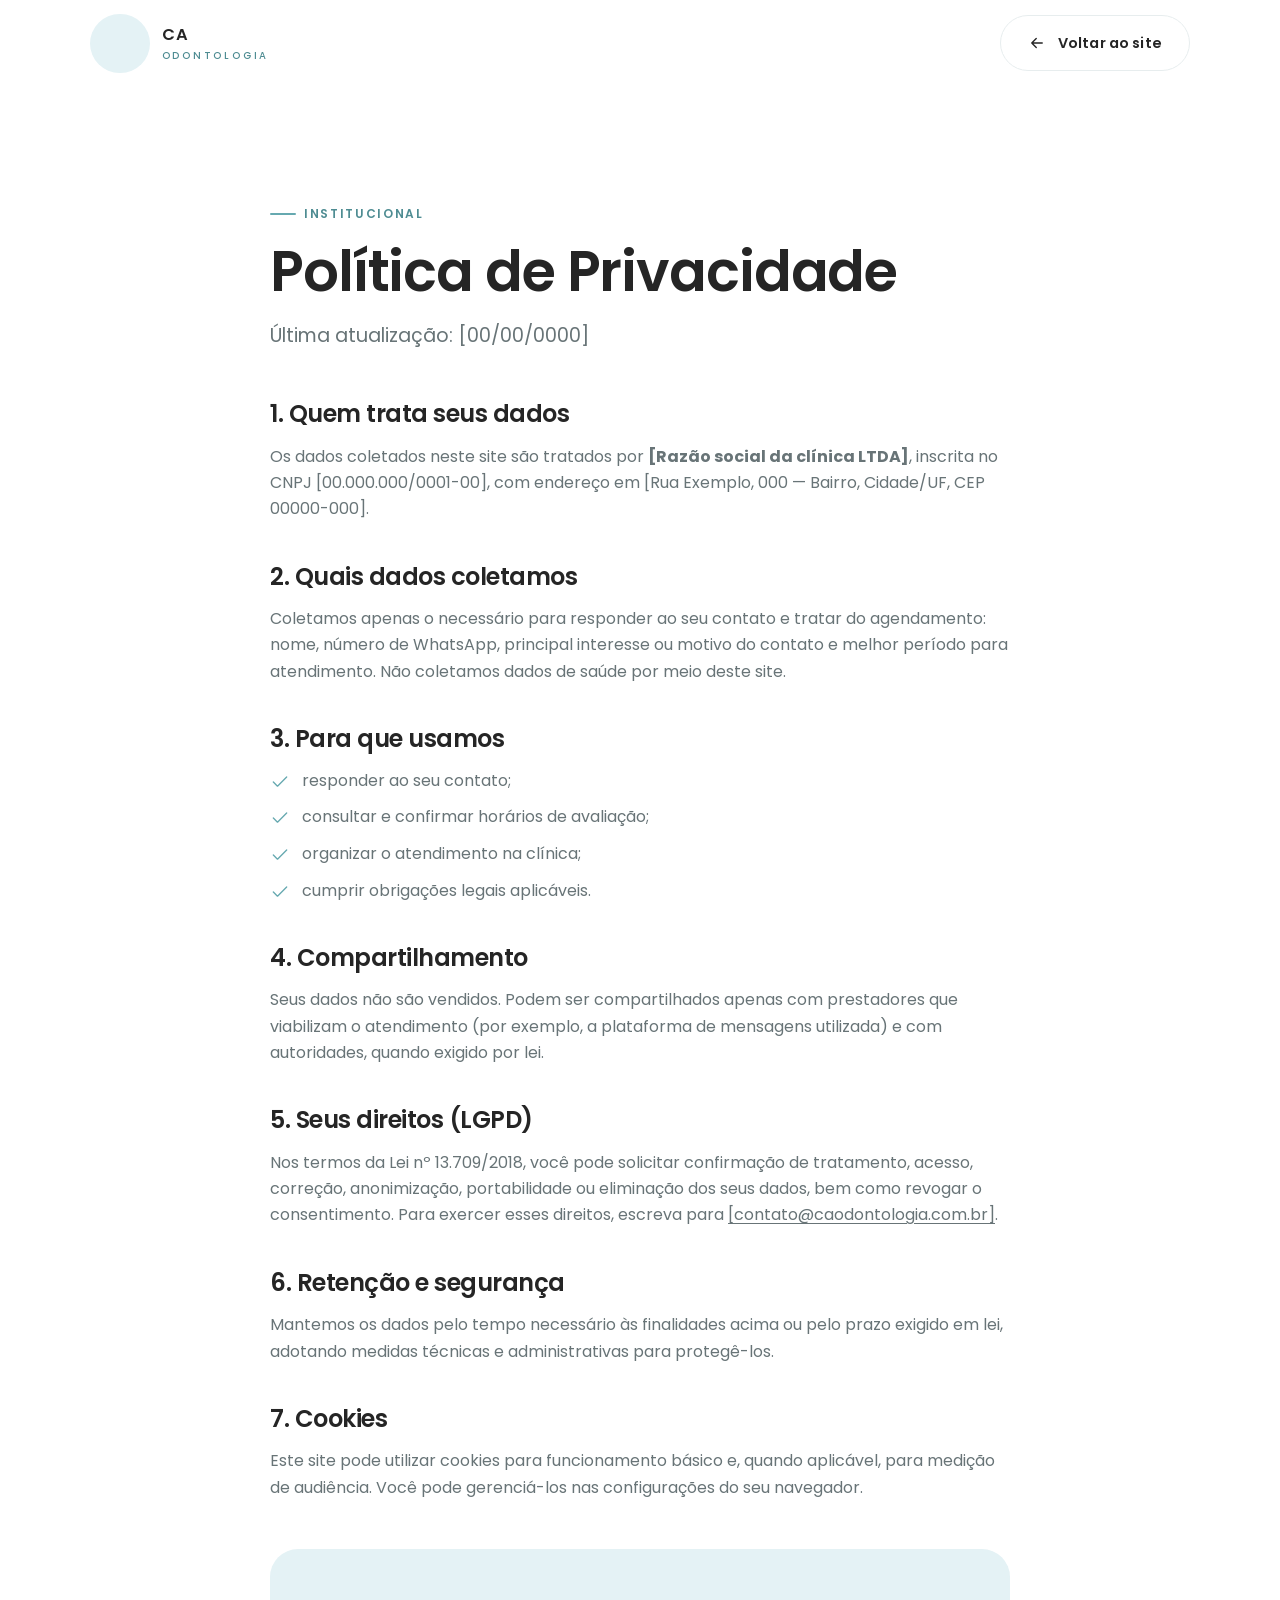
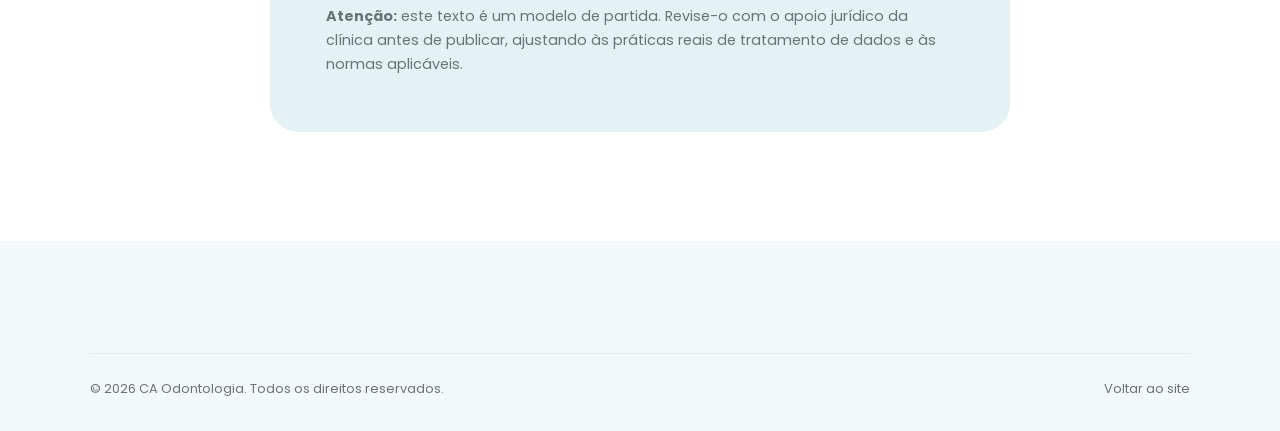
==== politica-de-privacidade.html @ b7106123 "Cria landing page da CA Odontologia com design system turquesa Landing page de conversão em HTML, CS" ====
<!DOCTYPE html>
<html lang="pt-BR">
<head>
<meta charset="UTF-8">
<meta name="viewport" content="width=device-width, initial-scale=1">
<title>Política de Privacidade · CA Odontologia</title>
<meta name="description" content="Como a CA Odontologia trata os dados pessoais coletados no site.">
<meta name="robots" content="noindex">
<meta name="theme-color" content="#66A9B0">
<link rel="icon" href="assets/logo/favicon.svg" type="image/svg+xml">
<link rel="preconnect" href="https://fonts.googleapis.com">
<link rel="preconnect" href="https://fonts.gstatic.com" crossorigin>
<link href="https://fonts.googleapis.com/css2?family=Poppins:wght@300;400;500;600;700&family=Fraunces:ital,opsz,wght@1,9..144,300;1,9..144,400&display=swap" rel="stylesheet">
<link rel="stylesheet" href="css/style.css">
</head>
<body>

<header class="header">
  <div class="container header__inner">
    <a class="brand" href="index.html" aria-label="CA Odontologia — início">
      <img class="brand__mark" src="assets/logo/logo-ca-odontologia.png" alt="" width="46" height="46" data-ph="Logo">
      <span><span class="brand__name">CA</span><span class="brand__tag">Odontologia</span></span>
    </a>
    <a class="btn btn--outline" href="index.html">
      <svg class="icon icon--sm" viewBox="0 0 24 24" aria-hidden="true"><path d="M19 12H5M11 18l-6-6 6-6"/></svg>
      Voltar ao site
    </a>
  </div>
</header>

<main class="section">
  <div class="container container--narrow">
    <span class="eyebrow">Institucional</span>
    <h1>Política de Privacidade</h1>
    <p class="lead" style="margin-top:var(--sp-4)">
      Última atualização: <span data-cfg="dataAtualizacao">[00/00/0000]</span>
    </p>

    <div class="stack" style="margin-top:var(--sp-8)">
      <h2 style="font-size:var(--fs-h3)">1. Quem trata seus dados</h2>
      <p class="muted">
        Os dados coletados neste site são tratados por
        <strong data-cfg="razaoSocial">[Razão social da clínica]</strong>,
        inscrita no CNPJ <span data-cfg="cnpj">[00.000.000/0001-00]</span>, com endereço em
        <span data-cfg="endereco">[endereço completo]</span>.
      </p>

      <h2 style="font-size:var(--fs-h3);margin-top:var(--sp-7)">2. Quais dados coletamos</h2>
      <p class="muted">
        Coletamos apenas o necessário para responder ao seu contato e tratar do agendamento:
        nome, número de WhatsApp, principal interesse ou motivo do contato e melhor período
        para atendimento. Não coletamos dados de saúde por meio deste site.
      </p>

      <h2 style="font-size:var(--fs-h3);margin-top:var(--sp-7)">3. Para que usamos</h2>
      <ul class="checklist" style="margin-top:var(--sp-4)">
        <li><svg class="icon" viewBox="0 0 24 24" aria-hidden="true"><path d="M20 6 9 17l-5-5"/></svg> responder ao seu contato;</li>
        <li><svg class="icon" viewBox="0 0 24 24" aria-hidden="true"><path d="M20 6 9 17l-5-5"/></svg> consultar e confirmar horários de avaliação;</li>
        <li><svg class="icon" viewBox="0 0 24 24" aria-hidden="true"><path d="M20 6 9 17l-5-5"/></svg> organizar o atendimento na clínica;</li>
        <li><svg class="icon" viewBox="0 0 24 24" aria-hidden="true"><path d="M20 6 9 17l-5-5"/></svg> cumprir obrigações legais aplicáveis.</li>
      </ul>

      <h2 style="font-size:var(--fs-h3);margin-top:var(--sp-7)">4. Compartilhamento</h2>
      <p class="muted">
        Seus dados não são vendidos. Podem ser compartilhados apenas com prestadores que
        viabilizam o atendimento (por exemplo, a plataforma de mensagens utilizada) e com
        autoridades, quando exigido por lei.
      </p>

      <h2 style="font-size:var(--fs-h3);margin-top:var(--sp-7)">5. Seus direitos (LGPD)</h2>
      <p class="muted">
        Nos termos da Lei nº 13.709/2018, você pode solicitar confirmação de tratamento,
        acesso, correção, anonimização, portabilidade ou eliminação dos seus dados, bem como
        revogar o consentimento. Para exercer esses direitos, escreva para
        <a data-cfg-href="email" data-cfg="email" href="#" style="text-decoration:underline;text-underline-offset:3px">[e-mail da clínica]</a>.
      </p>

      <h2 style="font-size:var(--fs-h3);margin-top:var(--sp-7)">6. Retenção e segurança</h2>
      <p class="muted">
        Mantemos os dados pelo tempo necessário às finalidades acima ou pelo prazo exigido em
        lei, adotando medidas técnicas e administrativas para protegê-los.
      </p>

      <h2 style="font-size:var(--fs-h3);margin-top:var(--sp-7)">7. Cookies</h2>
      <p class="muted">
        Este site pode utilizar cookies para funcionamento básico e, quando aplicável, para
        medição de audiência. Você pode gerenciá-los nas configurações do seu navegador.
      </p>

      <div class="block-secondary" style="margin-top:var(--sp-8)">
        <p class="small muted" style="margin:0">
          <strong>Atenção:</strong> este texto é um modelo de partida. Revise-o com o apoio
          jurídico da clínica antes de publicar, ajustando às práticas reais de tratamento de
          dados e às normas aplicáveis.
        </p>
      </div>
    </div>
  </div>
</main>

<footer class="footer">
  <div class="container">
    <div class="footer__legal">
      <span>© <span id="anoAtual">2026</span> CA Odontologia. Todos os direitos reservados.</span>
      <a href="index.html">Voltar ao site</a>
    </div>
  </div>
</footer>

<script src="js/config.js"></script>
<script src="js/main.js"></script>
</body>
</html>
---- css/style.css ----
/* ==========================================================================
   CA ODONTOLOGIA — Design System
   Branco + turquesa + tipografia limpa + fotografia clínica + formas orgânicas
   ========================================================================== */

/* --------------------------------------------------------------------------
   1. TOKENS
   -------------------------------------------------------------------------- */
:root {
  /* Cor */
  --c-primary:        #66A9B0;
  --c-primary-dark:   #4E8C92;
  --c-primary-deep:   #2F5F65;
  --c-secondary:      #AEDAE2;
  --c-secondary-soft: #E4F2F5;
  --c-secondary-mist: #F3F9FA;
  --c-bg:             #FFFFFF;
  --c-text:           #252525;
  --c-gray:           #687477;
  --c-gray-light:     #9AA5A7;
  --c-line:           #E7EDEE;
  --c-cream:          #F7F5F0;

  /* Tipografia */
  --font-sans: 'Poppins', 'Montserrat', -apple-system, BlinkMacSystemFont, 'Segoe UI', Roboto, sans-serif;
  --font-serif: 'Fraunces', 'Playfair Display', Georgia, 'Times New Roman', serif;

  --fs-display: clamp(2.4rem, 1.35rem + 4.4vw, 4.4rem);
  --fs-h1:      clamp(2.1rem, 1.3rem + 3.4vw, 3.5rem);
  --fs-h2:      clamp(1.8rem, 1.25rem + 2.4vw, 2.85rem);
  --fs-h3:      clamp(1.2rem, 1.05rem + 0.7vw, 1.5rem);
  --fs-lead:    clamp(1.02rem, 0.96rem + 0.35vw, 1.2rem);
  --fs-body:    1rem;
  --fs-sm:      0.9rem;
  --fs-xs:      0.8rem;
  --fs-label:   0.75rem;

  /* Espaço */
  --sp-1: 0.25rem;  --sp-2: 0.5rem;   --sp-3: 0.75rem;  --sp-4: 1rem;
  --sp-5: 1.5rem;   --sp-6: 2rem;     --sp-7: 2.5rem;   --sp-8: 3rem;
  --sp-9: 4rem;     --sp-10: 5rem;    --sp-11: 6.5rem;  --sp-12: 8rem;

  --section-y: clamp(3.5rem, 2rem + 6vw, 7.5rem);
  --container: 1180px;
  --container-narrow: 820px;
  --gutter: clamp(1.25rem, 0.7rem + 2.4vw, 2.5rem);

  /* Forma */
  --r-sm:   8px;
  --r-md:   12px;
  --r-lg:   20px;
  --r-xl:   28px;
  --r-pill: 999px;
  --r-photo: 24px;

  /* Elevação — sempre suave, nunca pesada */
  --sh-sm: 0 2px 8px rgba(37, 37, 37, 0.04);
  --sh-md: 0 8px 28px rgba(37, 37, 37, 0.07);
  --sh-lg: 0 20px 55px rgba(47, 95, 101, 0.12);
  --sh-primary: 0 10px 26px rgba(102, 169, 176, 0.28);

  /* Movimento */
  --ease: cubic-bezier(0.22, 0.61, 0.36, 1);
  --t-fast: 0.18s var(--ease);
  --t: 0.32s var(--ease);
}

/* --------------------------------------------------------------------------
   2. RESET / BASE
   -------------------------------------------------------------------------- */
*, *::before, *::after { box-sizing: border-box; }

html {
  -webkit-text-size-adjust: 100%;
  scroll-behavior: smooth;
  scroll-padding-top: 92px;
}

body {
  margin: 0;
  background: var(--c-bg);
  color: var(--c-text);
  font-family: var(--font-sans);
  font-size: var(--fs-body);
  font-weight: 400;
  line-height: 1.65;
  -webkit-font-smoothing: antialiased;
  -moz-osx-font-smoothing: grayscale;
  overflow-x: hidden;
}

h1, h2, h3, h4 {
  margin: 0;
  font-weight: 600;
  line-height: 1.14;
  letter-spacing: -0.02em;
  color: var(--c-text);
  text-wrap: balance;
}

h1 { font-size: var(--fs-h1); font-weight: 600; }
h2 { font-size: var(--fs-h2); }
h3 { font-size: var(--fs-h3); line-height: 1.25; }

p { margin: 0 0 var(--sp-4); }
p:last-child { margin-bottom: 0; }

a { color: inherit; text-decoration: none; }

img, svg, video { max-width: 100%; display: block; }
img { height: auto; }

ul, ol { margin: 0; padding: 0; list-style: none; }

button, input, select, textarea { font: inherit; color: inherit; }

:focus-visible {
  outline: 2.5px solid var(--c-primary);
  outline-offset: 3px;
  border-radius: 4px;
}

::selection { background: var(--c-secondary); color: var(--c-text); }

/* --------------------------------------------------------------------------
   3. LAYOUT
   -------------------------------------------------------------------------- */
.container {
  width: 100%;
  max-width: var(--container);
  margin-inline: auto;
  padding-inline: var(--gutter);
}
.container--narrow { max-width: var(--container-narrow); }

.section { padding-block: var(--section-y); position: relative; overflow-x: clip; }
.section--tint  { background: var(--c-secondary-mist); }
.section--cream { background: var(--c-cream); }
.section--tight { padding-block: clamp(2.5rem, 1.5rem + 4vw, 4.5rem); }

.grid { display: grid; gap: var(--sp-5); }

.split {
  display: grid;
  gap: clamp(2rem, 1rem + 5vw, 5rem);
  align-items: center;
}
@media (min-width: 900px) {
  .split { grid-template-columns: 1fr 1fr; }
  .split--text-wide { grid-template-columns: 1.08fr 0.92fr; }
  .split--media-first > .split__media { order: -1; }
}

.stack > * + * { margin-top: var(--sp-4); }

.sr-only {
  position: absolute; width: 1px; height: 1px;
  padding: 0; margin: -1px; overflow: hidden;
  clip: rect(0 0 0 0); white-space: nowrap; border: 0;
}

/* --------------------------------------------------------------------------
   4. TIPOGRAFIA UTILITÁRIA
   -------------------------------------------------------------------------- */
.eyebrow {
  display: inline-flex;
  align-items: center;
  gap: var(--sp-2);
  font-size: var(--fs-label);
  font-weight: 600;
  letter-spacing: 0.14em;
  text-transform: uppercase;
  color: var(--c-primary-dark);
  margin-bottom: var(--sp-4);
}
.eyebrow::before {
  content: "";
  width: 26px; height: 1.5px;
  background: var(--c-primary);
  border-radius: 2px;
  flex: none;
}
.eyebrow--plain::before { display: none; }
.eyebrow--light { color: var(--c-secondary); }
.eyebrow--light::before { background: var(--c-secondary); }

.lead {
  font-size: var(--fs-lead);
  color: var(--c-gray);
  line-height: 1.7;
  max-width: 62ch;
}

.muted { color: var(--c-gray); }
.small { font-size: var(--fs-sm); }
.xs    { font-size: var(--fs-xs); }

.accent { color: var(--c-primary-dark); }

/* Destaque editorial serifado — usado com muita parcimônia */
.editorial {
  font-family: var(--font-serif);
  font-weight: 400;
  font-style: italic;
  letter-spacing: -0.01em;
}

.section-head { max-width: 720px; margin-bottom: var(--sp-8); }
.section-head--center { margin-inline: auto; text-align: center; }
.section-head--center .eyebrow { justify-content: center; }
.section-head--center .lead { margin-inline: auto; }
.section-head .lead { margin-top: var(--sp-4); }

.section-head--split {
  display: grid;
  gap: var(--sp-5);
  max-width: none;
  align-items: end;
}
@media (min-width: 900px) {
  .section-head--split { grid-template-columns: 1.15fr 0.85fr; gap: var(--sp-8); }
}

/* --------------------------------------------------------------------------
   5. BOTÕES E PILLS
   -------------------------------------------------------------------------- */
.btn {
  display: inline-flex;
  align-items: center;
  justify-content: center;
  gap: var(--sp-3);
  padding: 0.95rem 1.7rem;
  border: 1.5px solid transparent;
  border-radius: var(--r-pill);
  font-size: var(--fs-sm);
  font-weight: 600;
  letter-spacing: 0.01em;
  cursor: pointer;
  text-align: center;
  transition: background var(--t-fast), color var(--t-fast),
              border-color var(--t-fast), transform var(--t-fast),
              box-shadow var(--t-fast);
}
.btn svg { flex: none; }

.btn--primary {
  background: var(--c-primary);
  color: #fff;
  box-shadow: var(--sh-primary);
}
.btn--primary:hover {
  background: var(--c-primary-dark);
  transform: translateY(-2px);
  box-shadow: 0 14px 32px rgba(102, 169, 176, 0.36);
}

.btn--outline {
  background: transparent;
  color: var(--c-text);
  border-color: var(--c-line);
}
.btn--outline:hover {
  border-color: var(--c-primary);
  color: var(--c-primary-dark);
  background: var(--c-secondary-mist);
}

.btn--ghost { background: transparent; color: var(--c-primary-dark); padding-inline: 0.35rem; }
.btn--ghost:hover { color: var(--c-text); gap: var(--sp-4); }

.btn--light {
  background: #fff;
  color: var(--c-primary-deep);
}
.btn--light:hover { transform: translateY(-2px); box-shadow: var(--sh-md); }

.btn--on-dark-outline {
  background: transparent;
  color: #fff;
  border-color: rgba(255, 255, 255, 0.5);
}
.btn--on-dark-outline:hover { background: rgba(255, 255, 255, 0.14); border-color: #fff; }

.btn--wa { background: #25D366; color: #fff; box-shadow: 0 10px 26px rgba(37, 211, 102, 0.26); }
.btn--wa:hover { background: #1EB855; transform: translateY(-2px); }

.btn--block { width: 100%; }
.btn--lg { padding: 1.1rem 2.1rem; font-size: 1rem; }

.btn-row {
  display: flex;
  flex-wrap: wrap;
  gap: var(--sp-4);
  align-items: center;
}

/* Pill — label/tag */
.pill {
  display: inline-flex;
  align-items: center;
  gap: var(--sp-2);
  padding: 0.42rem 0.95rem;
  border-radius: var(--r-pill);
  background: var(--c-secondary-soft);
  color: var(--c-primary-deep);
  font-size: var(--fs-xs);
  font-weight: 600;
  letter-spacing: 0.02em;
}
.pill--outline { background: transparent; border: 1.5px solid var(--c-line); color: var(--c-gray); }
.pill--solid { background: var(--c-primary); color: #fff; }
.pill--glass {
  background: rgba(255, 255, 255, 0.16);
  color: #fff;
  border: 1px solid rgba(255, 255, 255, 0.28);
  backdrop-filter: blur(8px);
}
.pill__dot { width: 7px; height: 7px; border-radius: 50%; background: currentColor; flex: none; }

/* --------------------------------------------------------------------------
   6. ÍCONES — lineares, 1.5–2px
   -------------------------------------------------------------------------- */
.icon {
  width: 22px; height: 22px;
  fill: none;
  stroke: currentColor;
  stroke-width: 1.6;
  stroke-linecap: round;
  stroke-linejoin: round;
  flex: none;
}
.icon--sm { width: 18px; height: 18px; stroke-width: 1.8; }
.icon--lg { width: 28px; height: 28px; stroke-width: 1.5; }

.icon-badge {
  width: 52px; height: 52px;
  display: grid;
  place-items: center;
  border-radius: var(--r-md);
  background: var(--c-secondary-soft);
  color: var(--c-primary-dark);
  flex: none;
}
.icon-badge--round { border-radius: 50%; }
.icon-badge--solid { background: var(--c-primary); color: #fff; }

/* --------------------------------------------------------------------------
   7. FORMAS ORGÂNICAS / DECORAÇÃO
   -------------------------------------------------------------------------- */
.wave {
  display: block;
  width: 100%;
  height: clamp(38px, 5vw, 76px);
  color: var(--c-bg);
}
.wave svg { width: 100%; height: 100%; display: block; }
.wave--tint { color: var(--c-secondary-mist); }
.wave--flip { transform: rotate(180deg); }

.blob {
  position: absolute;
  border-radius: 62% 38% 45% 55% / 55% 48% 52% 45%;
  background: var(--c-secondary-soft);
  filter: blur(0.5px);
  z-index: 0;
  pointer-events: none;
}
.blob--a { width: 320px; height: 300px; top: -90px; right: -110px; opacity: 0.55; }
.blob--b { width: 240px; height: 230px; bottom: -80px; left: -90px; opacity: 0.4;
           border-radius: 45% 55% 60% 40% / 48% 55% 45% 52%; }

.section > .container { position: relative; z-index: 1; }

/* --------------------------------------------------------------------------
   8. CARDS
   -------------------------------------------------------------------------- */
.card {
  background: #fff;
  border: 1px solid var(--c-line);
  border-radius: var(--r-md);
  padding: var(--sp-6);
  transition: border-color var(--t), transform var(--t), box-shadow var(--t);
}
.card:hover { border-color: rgba(102, 169, 176, 0.5); transform: translateY(-3px); box-shadow: var(--sh-md); }
.card--flat:hover { transform: none; box-shadow: none; }
.card--soft { background: var(--c-secondary-mist); border-color: transparent; }
.card__title { margin-bottom: var(--sp-3); }
.card__text { color: var(--c-gray); font-size: var(--fs-sm); margin: 0; }

.cards {
  display: grid;
  gap: var(--sp-5);
  grid-template-columns: repeat(auto-fit, minmax(min(100%, 260px), 1fr));
}
.cards--2 { grid-template-columns: repeat(auto-fit, minmax(min(100%, 340px), 1fr)); }
.cards--3 { grid-template-columns: repeat(auto-fit, minmax(min(100%, 290px), 1fr)); }

/* Photo card — foto clínica com forma orgânica */
.photo-card {
  position: relative;
  border-radius: var(--r-photo);
  overflow: hidden;
  background: var(--c-secondary-mist);
  box-shadow: var(--sh-lg);
}
.photo-card img {
  width: 100%; height: 100%;
  object-fit: cover;
  display: block;
}
.photo-card--organic { border-radius: 140px 24px 140px 24px; }
.photo-card--soft    { border-radius: 24px 140px 24px 140px; }
.photo-card--tall    { aspect-ratio: 4 / 5; }
.photo-card--wide    { aspect-ratio: 16 / 11; }
.photo-card--square  { aspect-ratio: 1; }

/* Info card flutuante sobre a foto */
.float-card {
  position: absolute;
  background: rgba(255, 255, 255, 0.94);
  backdrop-filter: blur(12px);
  border-radius: var(--r-md);
  padding: var(--sp-4) var(--sp-5);
  box-shadow: var(--sh-md);
  display: flex;
  align-items: center;
  gap: var(--sp-3);
  max-width: 265px;
  z-index: 2;
}
.float-card__value { display: block; font-size: 1.28rem; font-weight: 600; line-height: 1.15; }
.float-card__label { display: block; margin-top: 2px; font-size: var(--fs-xs); color: var(--c-gray); line-height: 1.4; }

/* --------------------------------------------------------------------------
   9. HEADER
   -------------------------------------------------------------------------- */
.topbar {
  background: var(--c-primary);
  color: #fff;
  font-size: var(--fs-xs);
  letter-spacing: 0.015em;
}
.topbar__inner {
  display: flex;
  flex-wrap: wrap;
  align-items: center;
  justify-content: center;
  gap: var(--sp-2) var(--sp-4);
  padding-block: 0.6rem;
  text-align: center;
}
.topbar__item { display: inline-flex; align-items: center; gap: 0.45rem; }
.topbar a { text-decoration: underline; text-underline-offset: 3px; text-decoration-thickness: 1px; }
.topbar a:hover { color: var(--c-secondary); }
.topbar__sep { opacity: 0.55; }
@media (max-width: 640px) { .topbar__sep { display: none; } }

.header {
  position: sticky;
  top: 0;
  z-index: 90;
  background: rgba(255, 255, 255, 0.9);
  backdrop-filter: blur(14px);
  border-bottom: 1px solid transparent;
  transition: border-color var(--t), box-shadow var(--t), background var(--t);
}
.header.is-stuck { border-bottom-color: var(--c-line); box-shadow: var(--sh-sm); background: rgba(255,255,255,0.96); }

.header__inner {
  display: flex;
  align-items: center;
  justify-content: space-between;
  gap: var(--sp-5);
  padding-block: 0.85rem;
}

.brand { display: inline-flex; align-items: center; gap: var(--sp-3); }
.brand__mark {
  width: 46px; height: 46px;
  border-radius: 50%;
  object-fit: cover;
  background: var(--c-cream);
  flex: none;
}
.brand__name {
  font-size: 1.02rem;
  font-weight: 600;
  letter-spacing: 0.06em;
  line-height: 1.15;
  text-transform: uppercase;
}
.brand__tag {
  display: block;
  font-size: 0.62rem;
  font-weight: 500;
  letter-spacing: 0.28em;
  color: var(--c-primary-dark);
  text-transform: uppercase;
}

.nav { display: none; }
@media (min-width: 1000px) {
  .nav { display: flex; align-items: center; gap: var(--sp-6); }
}
.nav a {
  font-size: var(--fs-sm);
  font-weight: 500;
  color: var(--c-gray);
  position: relative;
  padding-block: 0.3rem;
  transition: color var(--t-fast);
}
.nav a::after {
  content: "";
  position: absolute;
  left: 0; bottom: 0;
  width: 0; height: 1.5px;
  background: var(--c-primary);
  border-radius: 2px;
  transition: width var(--t);
}
.nav a:hover { color: var(--c-text); }
.nav a:hover::after { width: 100%; }

.header__actions { display: flex; align-items: center; gap: var(--sp-3); }
.header__cta { display: none; }
@media (min-width: 760px) { .header__cta { display: inline-flex; } }

.burger {
  width: 46px; height: 46px;
  display: grid; place-items: center;
  border: 1.5px solid var(--c-line);
  border-radius: 50%;
  background: #fff;
  cursor: pointer;
  color: var(--c-text);
  transition: border-color var(--t-fast), background var(--t-fast);
}
.burger:hover { border-color: var(--c-primary); }
@media (min-width: 1000px) { .burger { display: none; } }

/* Menu mobile */
.mobile-menu {
  position: fixed;
  inset: 0;
  z-index: 100;
  background: #fff;
  padding: var(--sp-5) var(--gutter) var(--sp-8);
  display: flex;
  flex-direction: column;
  gap: var(--sp-6);
  transform: translateY(-100%);
  visibility: hidden;
  transition: transform var(--t), visibility var(--t);
  overflow-y: auto;
}
.mobile-menu.is-open { transform: translateY(0); visibility: visible; }
.mobile-menu__top { display: flex; align-items: center; justify-content: space-between; }
.mobile-menu__close {
  width: 46px; height: 46px; display: grid; place-items: center;
  border: 1.5px solid var(--c-line); border-radius: 50%;
  background: #fff; cursor: pointer;
}
.mobile-menu nav { display: flex; flex-direction: column; }
.mobile-menu nav a {
  padding: var(--sp-4) 0;
  border-bottom: 1px solid var(--c-line);
  font-size: 1.12rem;
  font-weight: 500;
}
.mobile-menu__foot { display: grid; gap: var(--sp-3); margin-top: auto; }
body.no-scroll { overflow: hidden; }

/* --------------------------------------------------------------------------
   10. HERO
   -------------------------------------------------------------------------- */
.hero {
  position: relative;
  padding-block: clamp(2.5rem, 1.4rem + 4.6vw, 5.5rem) clamp(3rem, 1.6rem + 5vw, 6rem);
  overflow: hidden;
}
.hero__bg {
  position: absolute;
  inset: 0;
  background:
    radial-gradient(1000px 620px at 88% -12%, var(--c-secondary-soft) 0%, transparent 62%),
    radial-gradient(760px 500px at -8% 108%, var(--c-secondary-mist) 0%, transparent 60%);
  z-index: 0;
}
.hero .container { position: relative; z-index: 1; }

.hero__grid {
  display: grid;
  gap: clamp(2.5rem, 1.4rem + 4.5vw, 4.5rem);
  align-items: center;
}
@media (min-width: 980px) {
  .hero__grid { grid-template-columns: 1.02fr 0.98fr; }
}

.hero h1 { font-size: var(--fs-display); margin-bottom: var(--sp-5); }
.hero__sub { max-width: 54ch; }
.hero__actions { margin-top: var(--sp-7); }
.hero__micro {
  margin-top: var(--sp-4);
  font-size: var(--fs-xs);
  color: var(--c-gray);
  display: inline-flex;
  align-items: center;
  gap: 0.5rem;
  flex-wrap: wrap;
}

.hero__support {
  margin-top: var(--sp-8);
  padding-top: var(--sp-6);
  border-top: 1px solid var(--c-line);
  display: grid;
  gap: var(--sp-4);
  grid-template-columns: repeat(auto-fit, minmax(min(100%, 190px), 1fr));
}
.hero__support li {
  display: flex;
  align-items: flex-start;
  gap: var(--sp-3);
  font-size: var(--fs-sm);
  color: var(--c-gray);
  line-height: 1.45;
}
.hero__support .icon { color: var(--c-primary); margin-top: 2px; }

.hero__media { position: relative; }
.hero__media .photo-card { aspect-ratio: 5 / 6; }
@media (max-width: 979px) { .hero__media .photo-card { aspect-ratio: 4 / 3; } }
.hero__float--tr { top: 6%; right: -3%; }
.hero__float--bl { bottom: 7%; left: -7%; }
@media (max-width: 979px) {
  .hero__float--bl { left: -3%; }
}
@media (max-width: 560px) {
  .hero__float--tr { right: 1%; top: 3%; padding: var(--sp-3) var(--sp-4); }
  .hero__float--bl { left: 1%; bottom: 3%; padding: var(--sp-3) var(--sp-4); }
  .float-card { max-width: 210px; gap: var(--sp-2); }
  .float-card .icon-badge { width: 40px; height: 40px; }
}

/* --------------------------------------------------------------------------
   11. LISTA DE CHECKS
   -------------------------------------------------------------------------- */
.checklist { display: grid; gap: var(--sp-3); }
.checklist li {
  display: flex;
  align-items: flex-start;
  gap: var(--sp-3);
  color: var(--c-gray);
  line-height: 1.55;
}
.checklist .icon {
  color: var(--c-primary);
  margin-top: 3px;
  width: 20px; height: 20px;
}
.checklist--2 { grid-template-columns: repeat(auto-fit, minmax(min(100%, 280px), 1fr)); }

/* --------------------------------------------------------------------------
   12. ETAPAS (mecanismo)
   -------------------------------------------------------------------------- */
.steps {
  display: grid;
  gap: var(--sp-5);
  counter-reset: step;
  grid-template-columns: repeat(auto-fit, minmax(min(100%, 270px), 1fr));
}
.step {
  position: relative;
  background: #fff;
  border: 1px solid var(--c-line);
  border-radius: var(--r-md);
  padding: var(--sp-6);
  transition: transform var(--t), box-shadow var(--t), border-color var(--t);
}
.step:hover { transform: translateY(-4px); box-shadow: var(--sh-md); border-color: rgba(102,169,176,.5); }
.step__num {
  display: inline-grid;
  place-items: center;
  width: 44px; height: 44px;
  border-radius: 50%;
  background: var(--c-secondary-soft);
  color: var(--c-primary-deep);
  font-weight: 600;
  font-size: 0.95rem;
  margin-bottom: var(--sp-4);
  transition: background var(--t), color var(--t);
}
.step:hover .step__num { background: var(--c-primary); color: #fff; }
.step h3 { margin-bottom: var(--sp-3); }
.step p { color: var(--c-gray); font-size: var(--fs-sm); }

/* --------------------------------------------------------------------------
   13. BLOCO TURQUESA (destaque)
   -------------------------------------------------------------------------- */
.block-primary {
  background: linear-gradient(135deg, var(--c-primary) 0%, var(--c-primary-dark) 100%);
  color: #fff;
  border-radius: var(--r-xl);
  padding: clamp(2rem, 1.2rem + 3.4vw, 4rem);
  position: relative;
  overflow: hidden;
}
.block-primary::after {
  content: "";
  position: absolute;
  width: 420px; height: 420px;
  right: -140px; top: -170px;
  border-radius: 58% 42% 48% 52% / 52% 55% 45% 48%;
  background: rgba(255, 255, 255, 0.09);
  pointer-events: none;
}
.block-primary::before {
  content: "";
  position: absolute;
  width: 260px; height: 260px;
  left: -110px; bottom: -130px;
  border-radius: 46% 54% 58% 42% / 50% 46% 54% 50%;
  background: rgba(255, 255, 255, 0.07);
  pointer-events: none;
}
.block-primary > * { position: relative; z-index: 1; }
.block-primary h2, .block-primary h3 { color: #fff; }
.block-primary p { color: rgba(255, 255, 255, 0.9); }
.block-primary .lead { color: rgba(255, 255, 255, 0.92); }
.block-primary .checklist li { color: rgba(255, 255, 255, 0.9); }
.block-primary .checklist .icon { color: var(--c-secondary); }

.block-secondary {
  background: var(--c-secondary-soft);
  border-radius: var(--r-xl);
  padding: clamp(2rem, 1.2rem + 3.4vw, 3.5rem);
  position: relative;
  overflow: hidden;
}

/* --------------------------------------------------------------------------
   14. DIFERENCIAIS
   -------------------------------------------------------------------------- */
.benefit {
  display: flex;
  gap: var(--sp-4);
  padding: var(--sp-5);
  border-radius: var(--r-md);
  background: #fff;
  border: 1px solid var(--c-line);
  transition: border-color var(--t), background var(--t), transform var(--t);
}
.benefit:hover { border-color: rgba(102,169,176,.55); background: var(--c-secondary-mist); transform: translateY(-3px); }
.benefit__body h3 { font-size: 1.03rem; margin-bottom: var(--sp-2); }
.benefit__body p { font-size: var(--fs-sm); color: var(--c-gray); margin: 0; }

/* --------------------------------------------------------------------------
   15. TRATAMENTOS
   -------------------------------------------------------------------------- */
.treatment {
  position: relative;
  background: #fff;
  border: 1px solid var(--c-line);
  border-radius: var(--r-md);
  padding: var(--sp-6);
  display: flex;
  flex-direction: column;
  gap: var(--sp-3);
  transition: border-color var(--t), transform var(--t), box-shadow var(--t);
}
.treatment:hover { border-color: var(--c-primary); transform: translateY(-4px); box-shadow: var(--sh-md); }
.treatment__num {
  font-size: var(--fs-xs);
  font-weight: 600;
  letter-spacing: 0.12em;
  color: var(--c-primary);
}
.treatment h3 { font-size: 1.08rem; }
.treatment p { font-size: var(--fs-sm); color: var(--c-gray); margin: 0; }
.treatment__link {
  margin-top: auto;
  padding-top: var(--sp-3);
  display: inline-flex;
  align-items: center;
  gap: var(--sp-2);
  font-size: var(--fs-xs);
  font-weight: 600;
  color: var(--c-primary-dark);
  transition: gap var(--t-fast);
}
.treatment:hover .treatment__link { gap: var(--sp-3); }

/* --------------------------------------------------------------------------
   16. DEPOIMENTOS
   -------------------------------------------------------------------------- */
.testimonial {
  background: #fff;
  border: 1px solid var(--c-line);
  border-radius: var(--r-md);
  padding: var(--sp-6);
  display: flex;
  flex-direction: column;
  gap: var(--sp-4);
}
.testimonial__quote {
  font-family: var(--font-serif);
  font-size: 1.5rem;
  line-height: 1;
  color: var(--c-secondary);
}
.testimonial__text {
  color: var(--c-text);
  font-size: var(--fs-sm);
  line-height: 1.7;
  margin: 0;
}
.testimonial__author {
  margin-top: auto;
  padding-top: var(--sp-4);
  border-top: 1px solid var(--c-line);
  display: flex;
  align-items: center;
  gap: var(--sp-3);
}
.testimonial__avatar {
  width: 42px; height: 42px;
  border-radius: 50%;
  object-fit: cover;
  background: var(--c-secondary-soft);
  flex: none;
}
.testimonial__name { font-size: var(--fs-sm); font-weight: 600; line-height: 1.3; }
.testimonial__meta { font-size: var(--fs-xs); color: var(--c-gray); }

.trust-strip {
  display: grid;
  gap: var(--sp-4);
  grid-template-columns: repeat(auto-fit, minmax(min(100%, 210px), 1fr));
  margin-top: var(--sp-7);
  padding-top: var(--sp-7);
  border-top: 1px solid var(--c-line);
}
.trust-strip li {
  display: flex;
  align-items: flex-start;
  gap: var(--sp-3);
  font-size: var(--fs-sm);
  color: var(--c-gray);
  line-height: 1.45;
}
.trust-strip .icon { color: var(--c-primary); margin-top: 2px; }

/* --------------------------------------------------------------------------
   17. FORMULÁRIO
   -------------------------------------------------------------------------- */
.form-wrap {
  background: #fff;
  border: 1px solid var(--c-line);
  border-radius: var(--r-lg);
  padding: clamp(1.5rem, 1rem + 2.2vw, 2.75rem);
  box-shadow: var(--sh-md);
}

.field { display: grid; gap: var(--sp-2); margin-bottom: var(--sp-5); }
.field > label {
  font-size: var(--fs-xs);
  font-weight: 600;
  letter-spacing: 0.02em;
  color: var(--c-text);
}
.field input,
.field select,
.field textarea {
  width: 100%;
  padding: 0.85rem 1rem;
  border: 1.5px solid var(--c-line);
  border-radius: var(--r-sm);
  background: #fff;
  font-size: var(--fs-sm);
  transition: border-color var(--t-fast), box-shadow var(--t-fast);
}
.field input::placeholder { color: var(--c-gray-light); }
.field input:focus,
.field select:focus,
.field textarea:focus {
  outline: none;
  border-color: var(--c-primary);
  box-shadow: 0 0 0 3.5px rgba(102, 169, 176, 0.16);
}
.field select {
  appearance: none;
  background-image: url("data:image/svg+xml,%3Csvg xmlns='http://www.w3.org/2000/svg' width='16' height='16' viewBox='0 0 24 24' fill='none' stroke='%23687477' stroke-width='2' stroke-linecap='round' stroke-linejoin='round'%3E%3Cpolyline points='6 9 12 15 18 9'/%3E%3C/svg%3E");
  background-repeat: no-repeat;
  background-position: right 1rem center;
  padding-right: 2.6rem;
  cursor: pointer;
}
.field.has-error input,
.field.has-error select { border-color: #D4756A; }
.field__error {
  font-size: var(--fs-xs);
  color: #C25A4E;
  display: none;
}
.field.has-error .field__error { display: block; }

.choice-row { display: flex; flex-wrap: wrap; gap: var(--sp-2); }
.choice { position: relative; }
.choice input { position: absolute; opacity: 0; width: 0; height: 0; }
.choice span {
  display: inline-flex;
  align-items: center;
  padding: 0.55rem 1.1rem;
  border: 1.5px solid var(--c-line);
  border-radius: var(--r-pill);
  font-size: var(--fs-xs);
  font-weight: 500;
  color: var(--c-gray);
  cursor: pointer;
  transition: all var(--t-fast);
}
.choice input:checked + span {
  background: var(--c-primary);
  border-color: var(--c-primary);
  color: #fff;
}
.choice input:focus-visible + span { outline: 2.5px solid var(--c-primary); outline-offset: 3px; }
.choice span:hover { border-color: var(--c-primary); }

.form-note {
  font-size: var(--fs-xs);
  color: var(--c-gray);
  line-height: 1.55;
  margin-top: var(--sp-4);
}
.form-divider {
  display: flex; align-items: center; gap: var(--sp-4);
  margin-block: var(--sp-5);
  color: var(--c-gray-light);
  font-size: var(--fs-xs);
}
.form-divider::before, .form-divider::after {
  content: ""; flex: 1; height: 1px; background: var(--c-line);
}

.form-success {
  display: none;
  text-align: center;
  padding: var(--sp-5) 0;
}
.form-success.is-visible { display: block; }
.form-success .icon-badge { margin: 0 auto var(--sp-5); }
.form-wrap.is-sent .form-body { display: none; }

/* --------------------------------------------------------------------------
   18. ACORDEÃO (objeções / FAQ)
   -------------------------------------------------------------------------- */
.accordion { border-top: 1px solid var(--c-line); }
.accordion__item { border-bottom: 1px solid var(--c-line); }
.accordion__trigger {
  width: 100%;
  display: flex;
  align-items: center;
  justify-content: space-between;
  gap: var(--sp-4);
  padding: var(--sp-5) 0;
  background: none;
  border: 0;
  text-align: left;
  cursor: pointer;
  font-size: 1.02rem;
  font-weight: 500;
  line-height: 1.4;
  color: var(--c-text);
  transition: color var(--t-fast);
}
.accordion__trigger:hover { color: var(--c-primary-dark); }
.accordion__icon {
  width: 34px; height: 34px;
  border-radius: 50%;
  border: 1.5px solid var(--c-line);
  display: grid; place-items: center;
  flex: none;
  transition: all var(--t);
  color: var(--c-primary-dark);
}
.accordion__item.is-open .accordion__icon {
  background: var(--c-primary);
  border-color: var(--c-primary);
  color: #fff;
  transform: rotate(45deg);
}
.accordion__panel {
  display: grid;
  grid-template-rows: 0fr;
  transition: grid-template-rows var(--t);
}
.accordion__item.is-open .accordion__panel { grid-template-rows: 1fr; }
.accordion__panel > div { overflow: hidden; }
.accordion__panel p {
  color: var(--c-gray);
  font-size: var(--fs-sm);
  line-height: 1.7;
  padding-bottom: var(--sp-5);
  padding-right: var(--sp-8);
  margin: 0;
}
@media (max-width: 640px) {
  .accordion__panel p { padding-right: var(--sp-2); }
  .accordion__trigger { font-size: 0.98rem; }
}

/* --------------------------------------------------------------------------
   19. CONTATO
   -------------------------------------------------------------------------- */
.contact-card {
  display: flex;
  gap: var(--sp-4);
  padding: var(--sp-5);
  background: #fff;
  border: 1px solid var(--c-line);
  border-radius: var(--r-md);
  transition: border-color var(--t), transform var(--t);
}
.contact-card:hover { border-color: rgba(102,169,176,.55); transform: translateY(-3px); }
.contact-card h3 { font-size: 0.95rem; margin-bottom: var(--sp-2); }
.contact-card p, .contact-card a { font-size: var(--fs-sm); color: var(--c-gray); margin: 0; line-height: 1.6; }
.contact-card a:hover { color: var(--c-primary-dark); }

.map-frame {
  border-radius: var(--r-lg);
  overflow: hidden;
  border: 1px solid var(--c-line);
  background: var(--c-secondary-mist);
  min-height: 320px;
  position: relative;
}
.map-frame iframe { width: 100%; height: 100%; min-height: 320px; border: 0; display: block; }
.map-placeholder {
  position: absolute; inset: 0;
  display: grid; place-content: center; justify-items: center;
  gap: var(--sp-3);
  text-align: center;
  padding: var(--sp-6);
  color: var(--c-gray);
  font-size: var(--fs-sm);
}

/* --------------------------------------------------------------------------
   20. CTA FINAL
   -------------------------------------------------------------------------- */
.final-cta { text-align: center; }
.final-cta h2 { max-width: 16ch; margin-inline: auto; }
.final-cta .lead { margin-inline: auto; margin-top: var(--sp-5); }
.final-cta .btn-row { justify-content: center; margin-top: var(--sp-7); }
.final-cta__micro { margin-top: var(--sp-5); font-size: var(--fs-xs); color: rgba(255,255,255,.82); }

/* --------------------------------------------------------------------------
   21. RODAPÉ
   -------------------------------------------------------------------------- */
.footer {
  background: var(--c-secondary-mist);
  padding-block: var(--sp-9) var(--sp-6);
  font-size: var(--fs-sm);
}
.footer__grid {
  display: grid;
  gap: var(--sp-7);
  grid-template-columns: repeat(auto-fit, minmax(min(100%, 220px), 1fr));
}
.footer__brand { max-width: 320px; }
.footer h4 {
  font-size: var(--fs-xs);
  font-weight: 600;
  letter-spacing: 0.12em;
  text-transform: uppercase;
  color: var(--c-text);
  margin-bottom: var(--sp-4);
}
.footer ul { display: grid; gap: var(--sp-3); }
.footer a, .footer p, .footer li { color: var(--c-gray); line-height: 1.6; }
.footer a:hover { color: var(--c-primary-dark); }

.social { display: flex; gap: var(--sp-3); margin-top: var(--sp-5); }
.social a {
  width: 40px; height: 40px;
  display: grid; place-items: center;
  border: 1.5px solid var(--c-line);
  border-radius: 50%;
  color: var(--c-gray);
  transition: all var(--t-fast);
}
.social a:hover { background: var(--c-primary); border-color: var(--c-primary); color: #fff; }

.footer__legal {
  margin-top: var(--sp-8);
  padding-top: var(--sp-5);
  border-top: 1px solid var(--c-line);
  display: flex;
  flex-wrap: wrap;
  gap: var(--sp-3) var(--sp-5);
  align-items: center;
  justify-content: space-between;
  font-size: var(--fs-xs);
  color: var(--c-gray);
}
.footer__disclaimer {
  margin-top: var(--sp-5);
  font-size: var(--fs-xs);
  color: var(--c-gray);
  line-height: 1.65;
  max-width: 78ch;
}

/* --------------------------------------------------------------------------
   22. WHATSAPP FLUTUANTE
   -------------------------------------------------------------------------- */
.wa-float {
  position: fixed;
  right: clamp(1rem, 2.5vw, 1.75rem);
  bottom: clamp(1rem, 2.5vw, 1.75rem);
  z-index: 80;
  display: inline-flex;
  align-items: center;
  gap: var(--sp-3);
  padding: 0.85rem 1.35rem;
  border-radius: var(--r-pill);
  background: #25D366;
  color: #fff;
  font-size: var(--fs-sm);
  font-weight: 600;
  box-shadow: 0 12px 30px rgba(37, 211, 102, 0.34);
  transition: transform var(--t-fast), box-shadow var(--t-fast);
}
.wa-float:hover { transform: translateY(-3px); box-shadow: 0 16px 38px rgba(37, 211, 102, 0.42); }
.wa-float__label { display: inline; }
@media (max-width: 520px) {
  .wa-float { padding: 1rem; }
  .wa-float__label { display: none; }
}

/* --------------------------------------------------------------------------
   23. REVEAL / MOVIMENTO
   -------------------------------------------------------------------------- */
[data-reveal] {
  opacity: 0;
  transform: translateY(18px);
  transition: opacity 0.7s var(--ease), transform 0.7s var(--ease);
}
[data-reveal].is-visible { opacity: 1; transform: none; }

@media (prefers-reduced-motion: reduce) {
  html { scroll-behavior: auto; }
  *, *::before, *::after {
    animation-duration: 0.01ms !important;
    transition-duration: 0.01ms !important;
  }
  [data-reveal] { opacity: 1; transform: none; }
}

/* --------------------------------------------------------------------------
   24. PLACEHOLDER DE IMAGEM (enquanto assets não são adicionados)
   -------------------------------------------------------------------------- */
.img-placeholder {
  background: transparent;
  object-fit: contain !important;
  padding: 6%;
}
/* marcas e avatares pequenos mantêm um fundo próprio */
.brand__mark.img-placeholder,
.testimonial__avatar.img-placeholder {
  background: var(--c-secondary-soft);
  padding: 18%;
}

/* --------------------------------------------------------------------------
   25. IMPRESSÃO
   -------------------------------------------------------------------------- */
@media print {
  .header, .topbar, .wa-float, .mobile-menu, .btn { display: none !important; }
  body { color: #000; }
  .section { padding-block: 1.5rem; page-break-inside: avoid; }
}
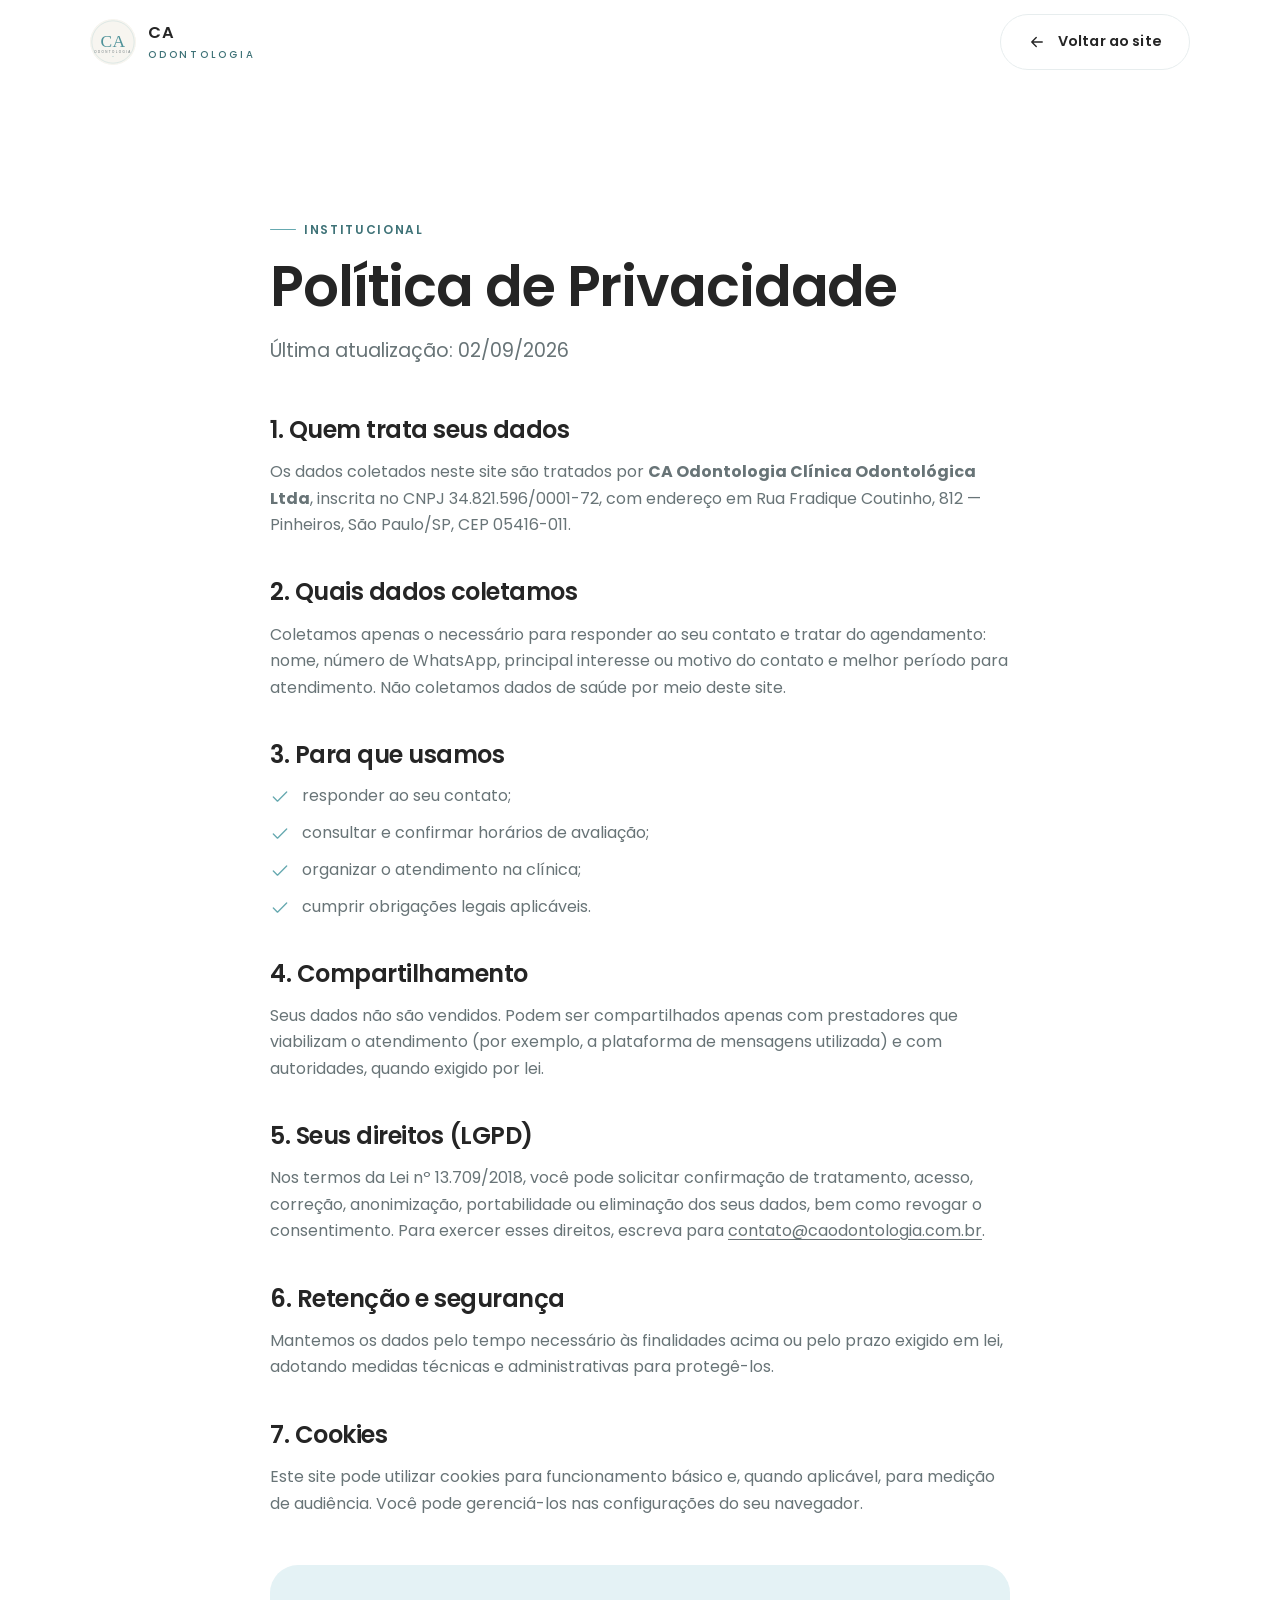
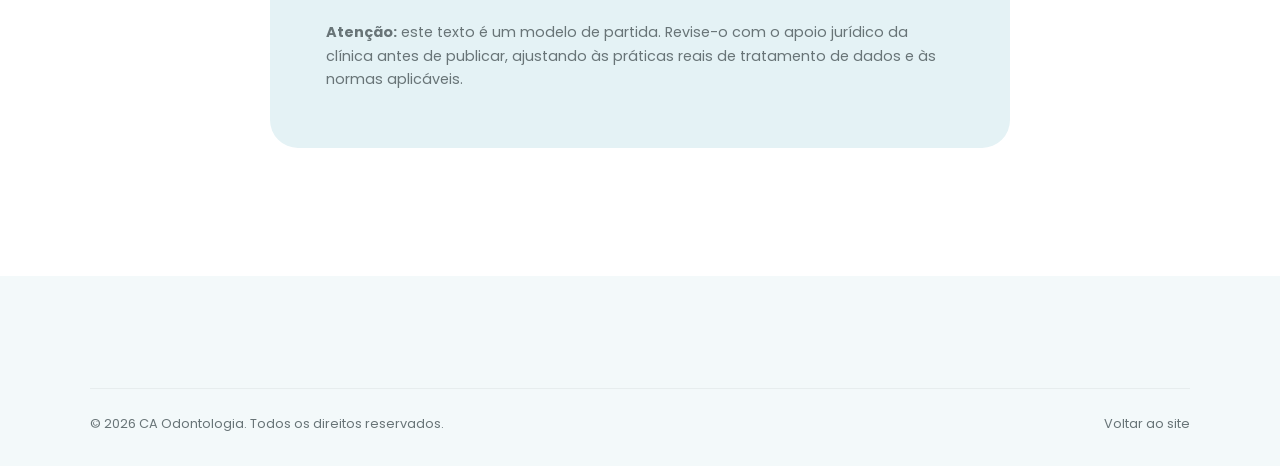
==== commit e58b7d0b: "Transforma em template de demonstração e refaz a experiência mobile Conteúdo (agora template de pros" ====
--- a/politica-de-privacidade.html
+++ b/politica-de-privacidade.html
@@ -18,7 +18,7 @@
 <header class="header">
   <div class="container header__inner">
     <a class="brand" href="index.html" aria-label="CA Odontologia — início">
-      <img class="brand__mark" src="assets/logo/logo-ca-odontologia.png" alt="" width="46" height="46" data-ph="Logo">
+      <img class="brand__mark" src="assets/logo/logo-ca-odontologia.svg" alt="" width="46" height="46" data-ph="Logo">
       <span><span class="brand__name">CA</span><span class="brand__tag">Odontologia</span></span>
     </a>
     <a class="btn btn--outline" href="index.html">
--- a/css/style.css
+++ b/css/style.css
@@ -7,10 +7,26 @@
    1. TOKENS
    -------------------------------------------------------------------------- */
 :root {
-  /* Cor */
-  --c-primary:        #66A9B0;
-  --c-primary-dark:   #4E8C92;
-  --c-primary-deep:   #2F5F65;
+  /* Cor — escala de 10 stops derivada da marca (#66A9B0 = stop 500).
+     Mesmo matiz (186°) e saturação (32%); só a luminosidade varia.
+     Stops 700+ passam WCAG AA (4.5:1) com texto branco. */
+  --c-primary-50:  #F3F8F9;
+  --c-primary-100: #E4F0F1;
+  --c-primary-200: #CBE2E4;
+  --c-primary-300: #ADD1D4;
+  --c-primary-400: #89BDC2;
+  --c-primary-500: #66A9B0;   /* a marca */
+  --c-primary-600: #4F9299;
+  --c-primary-700: #3E7277;   /* 5.41:1 com branco */
+  --c-primary-800: #2E5559;   /* 8.20:1 com branco */
+  --c-primary-900: #203B3E;
+
+  /* Papéis semânticos */
+  --c-primary:        var(--c-primary-500);  /* decorativo: ícone, blob, borda */
+  --c-primary-dark:   var(--c-primary-700);  /* texto de destaque sobre branco */
+  --c-primary-deep:   var(--c-primary-800);
+  --c-cta:            var(--c-primary-700);  /* fundo de botão com texto branco */
+  --c-cta-hover:      var(--c-primary-800);
   --c-secondary:      #AEDAE2;
   --c-secondary-soft: #E4F2F5;
   --c-secondary-mist: #F3F9FA;
@@ -21,13 +37,19 @@
   --c-line:           #E7EDEE;
   --c-cream:          #F7F5F0;
 
+  /* Feedback */
+  --c-error:   #C25A4E;
+  --c-success: var(--c-primary-700);
+  --c-whats:   #157A3B;   /* verde WhatsApp escurecido: 5.41:1 com branco */
+  --c-whats-hover: #0F5F2D;
+
   /* Tipografia */
   --font-sans: 'Poppins', 'Montserrat', -apple-system, BlinkMacSystemFont, 'Segoe UI', Roboto, sans-serif;
   --font-serif: 'Fraunces', 'Playfair Display', Georgia, 'Times New Roman', serif;
 
-  --fs-display: clamp(2.4rem, 1.35rem + 4.4vw, 4.4rem);
-  --fs-h1:      clamp(2.1rem, 1.3rem + 3.4vw, 3.5rem);
-  --fs-h2:      clamp(1.8rem, 1.25rem + 2.4vw, 2.85rem);
+  --fs-display: clamp(2rem, 1.15rem + 4.2vw, 4.4rem);
+  --fs-h1:      clamp(1.85rem, 1.15rem + 3.2vw, 3.5rem);
+  --fs-h2:      clamp(1.55rem, 1.05rem + 2.4vw, 2.85rem);
   --fs-h3:      clamp(1.2rem, 1.05rem + 0.7vw, 1.5rem);
   --fs-lead:    clamp(1.02rem, 0.96rem + 0.35vw, 1.2rem);
   --fs-body:    1rem;
@@ -40,7 +62,7 @@
   --sp-5: 1.5rem;   --sp-6: 2rem;     --sp-7: 2.5rem;   --sp-8: 3rem;
   --sp-9: 4rem;     --sp-10: 5rem;    --sp-11: 6.5rem;  --sp-12: 8rem;
 
-  --section-y: clamp(3.5rem, 2rem + 6vw, 7.5rem);
+  --section-y: clamp(4.5rem, 2.6rem + 7vw, 8rem);
   --container: 1180px;
   --container-narrow: 820px;
   --gutter: clamp(1.25rem, 0.7rem + 2.4vw, 2.5rem);
@@ -57,7 +79,7 @@
   --sh-sm: 0 2px 8px rgba(37, 37, 37, 0.04);
   --sh-md: 0 8px 28px rgba(37, 37, 37, 0.07);
   --sh-lg: 0 20px 55px rgba(47, 95, 101, 0.12);
-  --sh-primary: 0 10px 26px rgba(102, 169, 176, 0.28);
+  --sh-primary: 0 8px 22px rgba(46, 85, 89, 0.26);
 
   /* Movimento */
   --ease: cubic-bezier(0.22, 0.61, 0.36, 1);
@@ -244,14 +266,14 @@
 .btn svg { flex: none; }
 
 .btn--primary {
-  background: var(--c-primary);
+  background: var(--c-cta);
   color: #fff;
   box-shadow: var(--sh-primary);
 }
 .btn--primary:hover {
-  background: var(--c-primary-dark);
+  background: var(--c-cta-hover);
   transform: translateY(-2px);
-  box-shadow: 0 14px 32px rgba(102, 169, 176, 0.36);
+  box-shadow: 0 12px 28px rgba(46, 85, 89, 0.34);
 }
 
 .btn--outline {
@@ -281,8 +303,8 @@
 }
 .btn--on-dark-outline:hover { background: rgba(255, 255, 255, 0.14); border-color: #fff; }
 
-.btn--wa { background: #25D366; color: #fff; box-shadow: 0 10px 26px rgba(37, 211, 102, 0.26); }
-.btn--wa:hover { background: #1EB855; transform: translateY(-2px); }
+.btn--wa { background: var(--c-whats); color: #fff; box-shadow: 0 8px 22px rgba(21, 122, 59, 0.26); }
+.btn--wa:hover { background: var(--c-whats-hover); transform: translateY(-2px); }
 
 .btn--block { width: 100%; }
 .btn--lg { padding: 1.1rem 2.1rem; font-size: 1rem; }
@@ -435,7 +457,7 @@
    9. HEADER
    -------------------------------------------------------------------------- */
 .topbar {
-  background: var(--c-primary);
+  background: var(--c-primary-700);
   color: #fff;
   font-size: var(--fs-xs);
   letter-spacing: 0.015em;
@@ -637,12 +659,29 @@
 @media (max-width: 979px) {
   .hero__float--bl { left: -3%; }
 }
-@media (max-width: 560px) {
-  .hero__float--tr { right: 1%; top: 3%; padding: var(--sp-3) var(--sp-4); }
-  .hero__float--bl { left: 1%; bottom: 3%; padding: var(--sp-3) var(--sp-4); }
-  .float-card { max-width: 210px; gap: var(--sp-2); }
-  .float-card .icon-badge { width: 40px; height: 40px; }
-}
+/* No celular os cards flutuantes sufocavam a foto: saem de cima dela e viram
+   uma faixa de informação logo abaixo, lado a lado. */
+@media (max-width: 720px) {
+  .hero__media { display: flex; flex-direction: column; gap: var(--sp-4); }
+  .float-card {
+    position: static;
+    max-width: none;
+    background: var(--c-primary-50);
+    backdrop-filter: none;
+    box-shadow: none;
+    border: 1px solid var(--c-line);
+    padding: var(--sp-4);
+  }
+  .hero__floats {
+    display: grid;
+    grid-template-columns: 1fr 1fr;
+    gap: var(--sp-3);
+  }
+  .float-card .icon-badge { width: 38px; height: 38px; }
+  .float-card__value { font-size: 1rem; }
+  .float-card__label { font-size: 0.72rem; }
+}
+
 
 /* --------------------------------------------------------------------------
    11. LISTA DE CHECKS
@@ -700,7 +739,8 @@
    13. BLOCO TURQUESA (destaque)
    -------------------------------------------------------------------------- */
 .block-primary {
-  background: linear-gradient(135deg, var(--c-primary) 0%, var(--c-primary-dark) 100%);
+  /* Stops 700→800: texto branco passa AA em toda a extensão do gradiente. */
+  background: linear-gradient(135deg, var(--c-primary-700) 0%, var(--c-primary-800) 100%);
   color: #fff;
   border-radius: var(--r-xl);
   padding: clamp(2rem, 1.2rem + 3.4vw, 4rem);
@@ -830,6 +870,17 @@
   object-fit: cover;
   background: var(--c-secondary-soft);
   flex: none;
+}
+/* Iniciais em vez de foto: honesto num template e evita rosto de banco
+   associado a um depoimento. */
+.testimonial__avatar--initials {
+  display: grid;
+  place-items: center;
+  font-size: 0.82rem;
+  font-weight: 600;
+  letter-spacing: 0.04em;
+  color: var(--c-primary-800);
+  background: var(--c-primary-100);
 }
 .testimonial__name { font-size: var(--fs-sm); font-weight: 600; line-height: 1.3; }
 .testimonial__meta { font-size: var(--fs-xs); color: var(--c-gray); }
@@ -898,10 +949,10 @@
   cursor: pointer;
 }
 .field.has-error input,
-.field.has-error select { border-color: #D4756A; }
+.field.has-error select { border-color: var(--c-error); }
 .field__error {
   font-size: var(--fs-xs);
-  color: #C25A4E;
+  color: var(--c-error);
   display: none;
 }
 .field.has-error .field__error { display: block; }
@@ -1041,7 +1092,7 @@
 .map-placeholder {
   position: absolute; inset: 0;
   display: grid; place-content: center; justify-items: center;
-  gap: var(--sp-3);
+  gap: var(--sp-2);
   text-align: center;
   padding: var(--sp-6);
   color: var(--c-gray);
@@ -1127,14 +1178,14 @@
   gap: var(--sp-3);
   padding: 0.85rem 1.35rem;
   border-radius: var(--r-pill);
-  background: #25D366;
+  background: var(--c-whats);
   color: #fff;
   font-size: var(--fs-sm);
   font-weight: 600;
-  box-shadow: 0 12px 30px rgba(37, 211, 102, 0.34);
+  box-shadow: 0 10px 26px rgba(21, 122, 59, 0.32);
   transition: transform var(--t-fast), box-shadow var(--t-fast);
 }
-.wa-float:hover { transform: translateY(-3px); box-shadow: 0 16px 38px rgba(37, 211, 102, 0.42); }
+.wa-float:hover { transform: translateY(-3px); box-shadow: 0 14px 32px rgba(21, 122, 59, 0.4); }
 .wa-float__label { display: inline; }
 @media (max-width: 520px) {
   .wa-float { padding: 1rem; }
@@ -1176,6 +1227,98 @@
 }
 
 /* --------------------------------------------------------------------------
+   26. REFINAMENTO MOBILE
+   Os botões ocupavam quase um terço da primeira dobra, a topbar gastava duas
+   linhas e as seções chegavam coladas. Aqui o celular ganha respiro.
+   -------------------------------------------------------------------------- */
+@media (max-width: 760px) {
+
+  /* Botões: menos volume, sem perder área de toque (mín. 48px de altura) */
+  .btn {
+    padding: 0.78rem 1.25rem;
+    font-size: 0.85rem;
+    gap: var(--sp-2);
+  }
+  .btn--lg { padding: 0.88rem 1.4rem; font-size: 0.9rem; }
+
+  /* Na primeira dobra, o CTA principal ocupa a linha e o secundário fica
+     discreto logo abaixo — hierarquia clara em vez de dois blocos iguais. */
+  .hero__actions { gap: var(--sp-3); }
+  .hero__actions .btn--primary { width: 100%; }
+  .hero__actions .btn--outline {
+    width: 100%;
+    background: transparent;
+    border-color: var(--c-primary-200);
+  }
+
+  /* Topbar em uma linha só */
+  .topbar { font-size: 0.72rem; }
+  .topbar__inner { padding-block: 0.5rem; gap: 0.35rem; }
+  .topbar__item:last-child { display: none; }
+
+  /* Header mais enxuto */
+  .header__inner { padding-block: 0.65rem; }
+  .brand__mark { width: 40px; height: 40px; }
+  .brand__name { font-size: 0.95rem; }
+  .brand__tag { font-size: 0.58rem; letter-spacing: 0.22em; }
+  .burger { width: 42px; height: 42px; }
+
+  /* Hero mais curto: chega antes no que importa */
+  .hero { padding-block: var(--sp-6) var(--sp-8); }
+  .hero h1 { margin-bottom: var(--sp-4); }
+  .hero__actions { margin-top: var(--sp-6); }
+  .hero__support {
+    margin-top: var(--sp-6);
+    padding-top: var(--sp-5);
+    grid-template-columns: 1fr 1fr;
+    gap: var(--sp-3) var(--sp-4);
+  }
+  .hero__support li { font-size: 0.8rem; gap: var(--sp-2); }
+  .hero__support .icon { width: 17px; height: 17px; }
+
+  /* Respiro entre seções e dentro dos cabeçalhos */
+  .section-head { margin-bottom: var(--sp-6); }
+  .cards, .steps { gap: var(--sp-4); }
+  .card, .step, .benefit, .treatment, .testimonial, .contact-card { padding: var(--sp-5); }
+
+  /* Blocos turquesa: menos padding interno, o conteúdo já é curto */
+  .block-primary { border-radius: var(--r-lg); }
+
+  /* Formulário: campos mais compactos */
+  .field { margin-bottom: var(--sp-4); }
+  .form-wrap { border-radius: var(--r-md); }
+
+  /* Fotos não competem mais com o texto */
+  .photo-card--organic { border-radius: 90px 20px 90px 20px; }
+  .photo-card--soft    { border-radius: 20px 90px 20px 90px; }
+  .photo-card--tall    { aspect-ratio: 4 / 3.4; }
+
+  /* O botão flutuante do WhatsApp não cobre mais conteúdo no fim da página */
+  .wa-float { padding: 0.85rem; }
+
+  /* Rodapé em duas colunas: era uma coluna única muito longa de rolar */
+  .footer { padding-bottom: var(--sp-9); }
+  .footer__grid { grid-template-columns: 1fr 1fr; gap: var(--sp-6) var(--sp-5); }
+  .footer__brand { grid-column: 1 / -1; max-width: none; }
+  .footer ul { gap: var(--sp-2); }
+  .footer__legal { gap: var(--sp-2); }
+}
+
+@media (max-width: 420px) {
+  .btn-row .btn { width: 100%; }
+}
+
+/* O botão flutuante do WhatsApp cobria texto no topo da página, onde o CTA
+   principal já está visível. Ele só entra depois que o hero sai da tela. */
+.wa-float {
+  opacity: 0;
+  visibility: hidden;
+  transform: translateY(12px);
+  transition: opacity var(--t), transform var(--t), visibility var(--t);
+}
+.wa-float.is-visible { opacity: 1; visibility: visible; transform: none; }
+
+/* --------------------------------------------------------------------------
    25. IMPRESSÃO
    -------------------------------------------------------------------------- */
 @media print {
